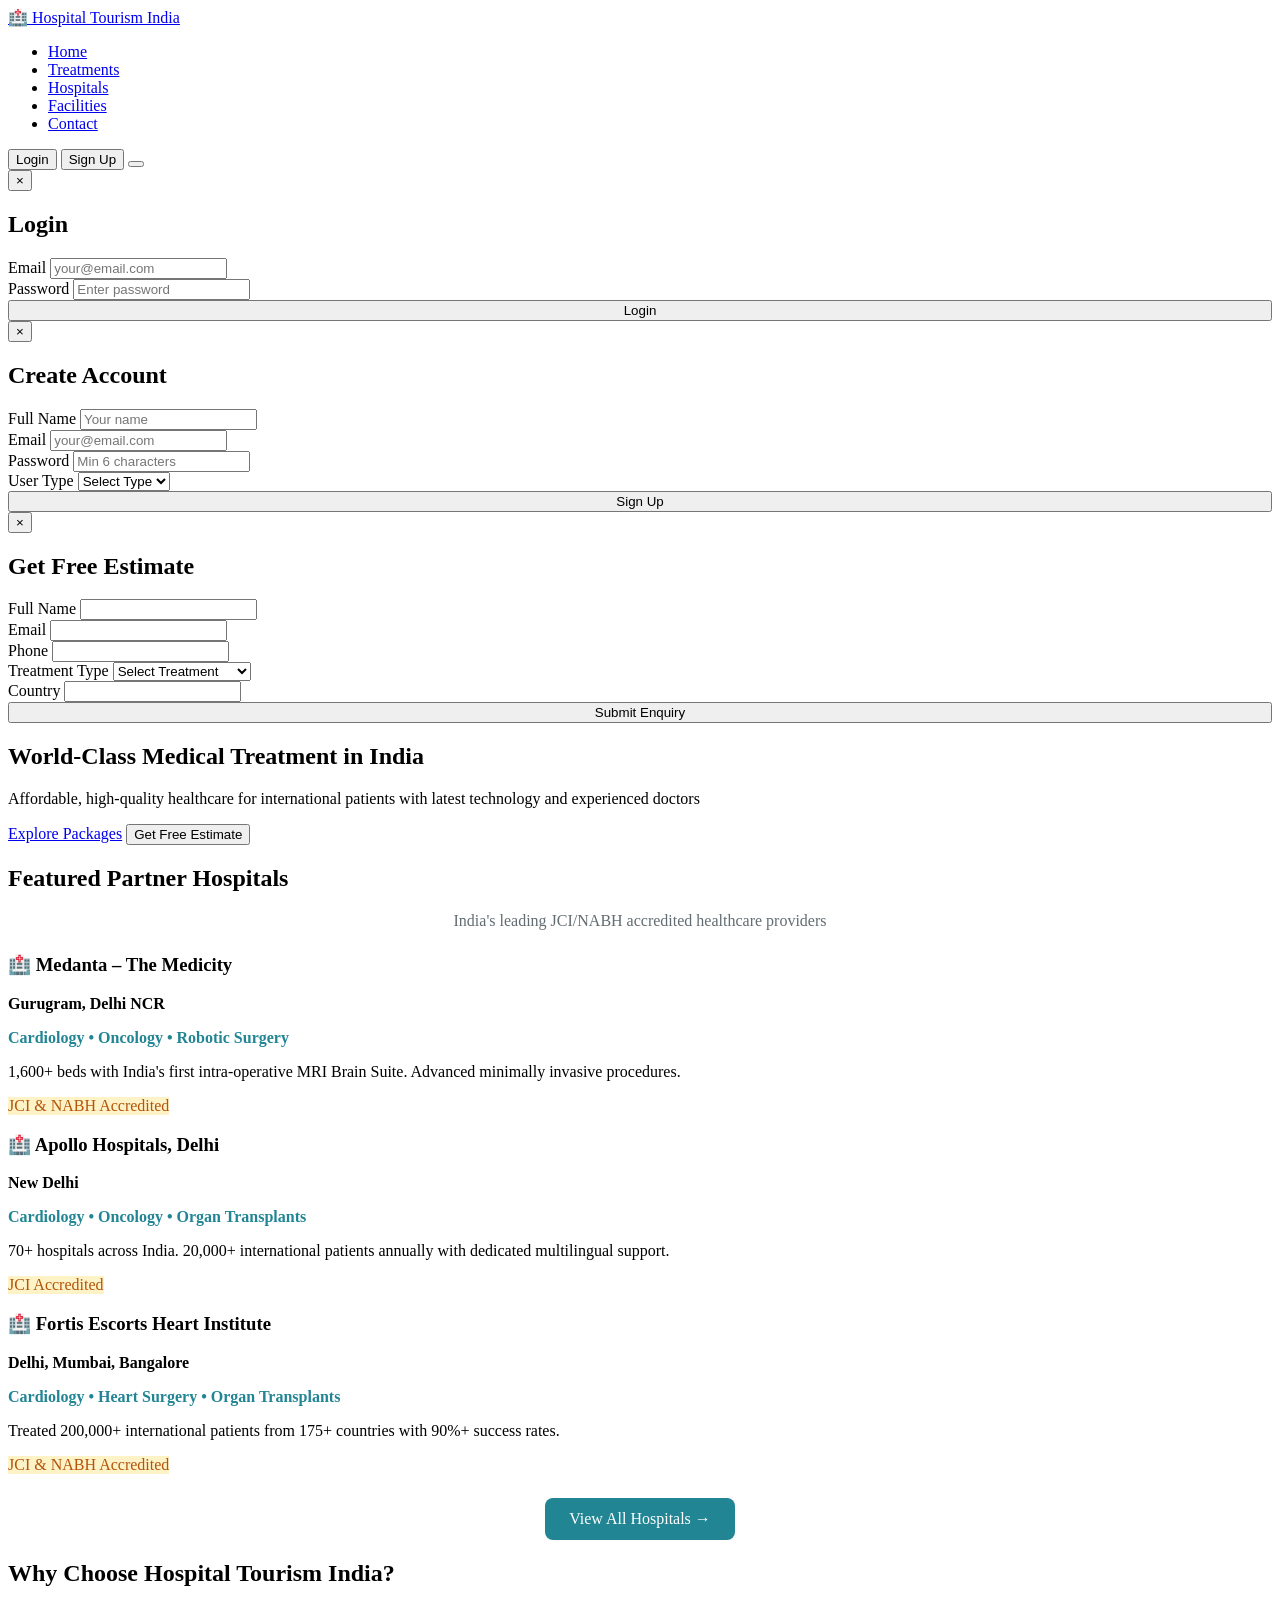
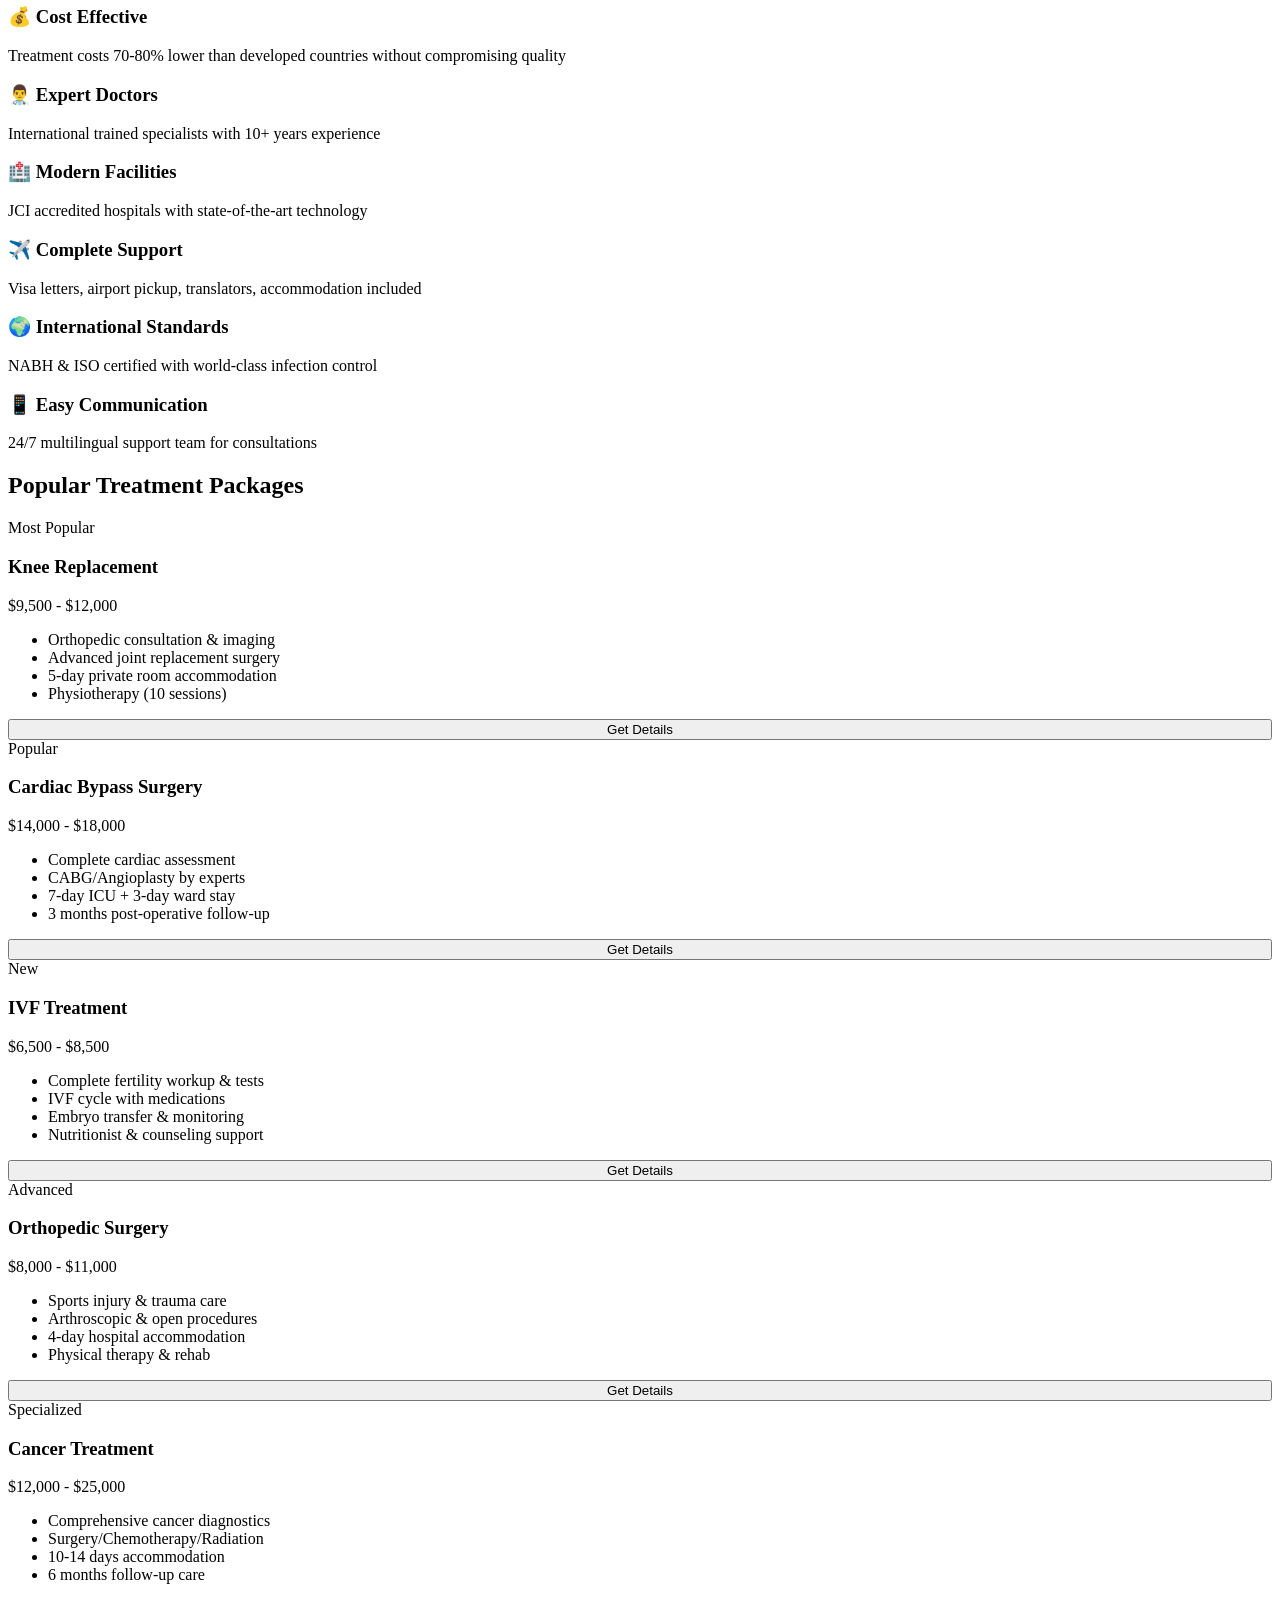
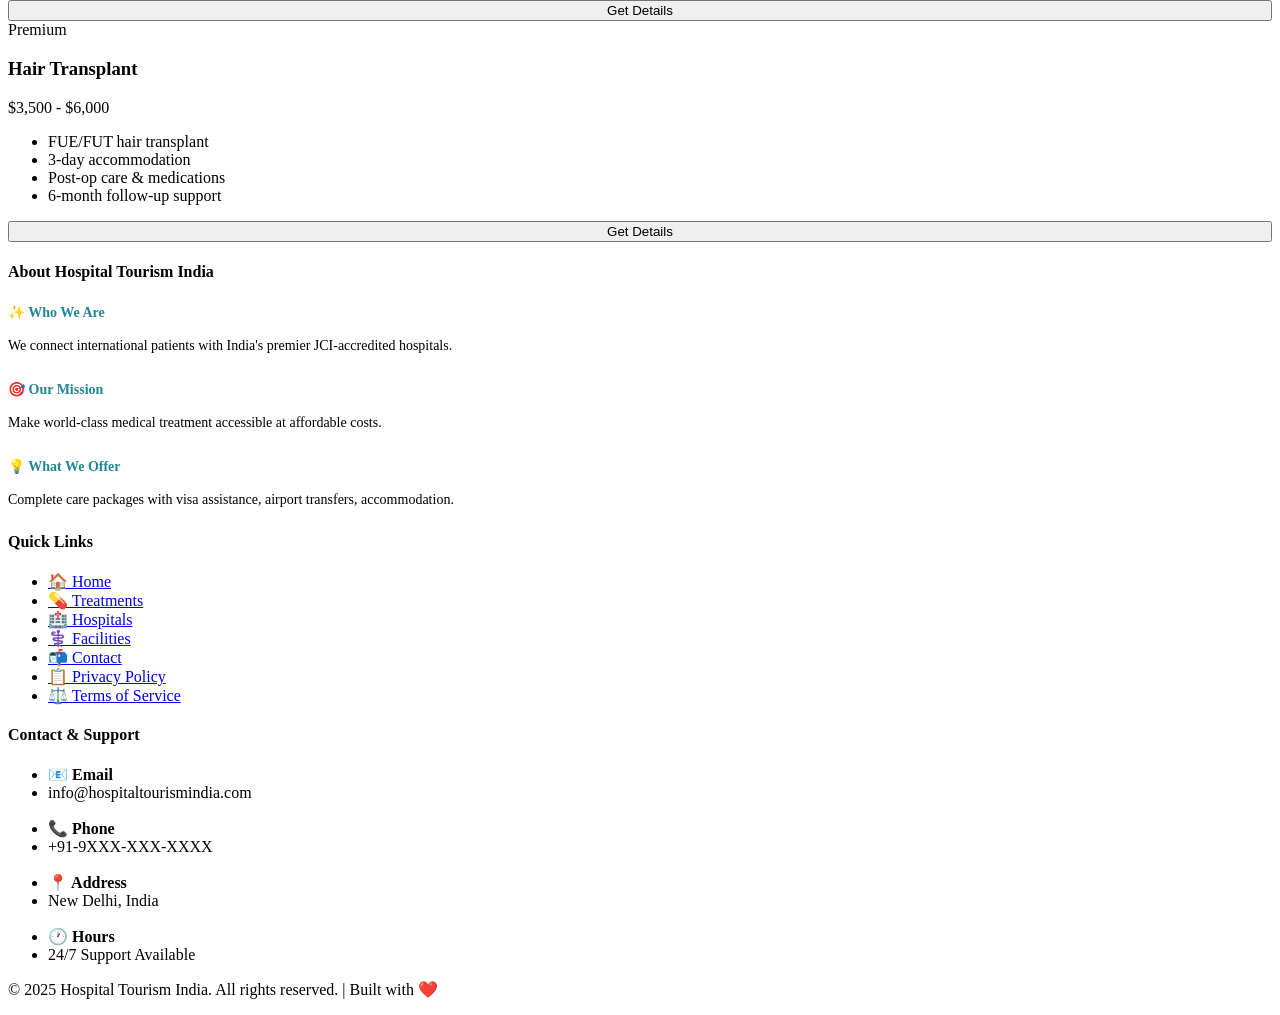
==== index.html @ e6dc12d4 "Add files via upload" ====
<!DOCTYPE html>
<html lang="en">
<head>
    <meta charset="UTF-8">
    <meta name="viewport" content="width=device-width, initial-scale=1.0">
    <meta name="description" content="Hospital Tourism India - Affordable medical treatment packages">
    <title>Hospital Tourism India | Home</title>
    <link rel="stylesheet" href="assets/style.css">
</head>
<body>
    <!-- Navigation -->
    <nav>
        <div class="nav-container">
            <a href="index.html" class="nav-logo">🏥 Hospital Tourism India</a>
            <ul class="nav-links" id="navLinks">
                <li><a href="index.html">Home</a></li>
                <li><a href="pages/treatments.html">Treatments</a></li>
                <li><a href="pages/hospitals.html">Hospitals</a></li>
                <li><a href="pages/facilities.html">Facilities</a></li>
                <li><a href="pages/contact.html">Contact</a></li>
            </ul>
            <div class="nav-buttons">
                <button class="btn-login" onclick="openModal('loginModal')">Login</button>
                <button class="btn-signup" onclick="openModal('signupModal')">Sign Up</button>
                <button class="hamburger" id="hamburger" onclick="toggleMenu()">
                    <span></span><span></span><span></span>
                </button>
            </div>
        </div>
    </nav>

    <!-- Login Modal -->
    <div id="loginModal" class="modal">
        <div class="modal-content">
            <button class="close-btn" onclick="closeModal('loginModal')">&times;</button>
            <h2>Login</h2>
            <form onsubmit="handleLogin(event)">
                <div class="form-group">
                    <label>Email</label>
                    <input type="email" required placeholder="your@email.com">
                </div>
                <div class="form-group">
                    <label>Password</label>
                    <input type="password" required placeholder="Enter password">
                </div>
                <button type="submit" class="btn-primary" style="width: 100%;">Login</button>
            </form>
        </div>
    </div>

    <!-- Signup Modal -->
    <div id="signupModal" class="modal">
        <div class="modal-content">
            <button class="close-btn" onclick="closeModal('signupModal')">&times;</button>
            <h2>Create Account</h2>
            <form onsubmit="handleSignup(event)">
                <div class="form-group">
                    <label>Full Name</label>
                    <input type="text" required placeholder="Your name">
                </div>
                <div class="form-group">
                    <label>Email</label>
                    <input type="email" required placeholder="your@email.com">
                </div>
                <div class="form-group">
                    <label>Password</label>
                    <input type="password" required placeholder="Min 6 characters">
                </div>
                <div class="form-group">
                    <label>User Type</label>
                    <select required>
                        <option value="">Select Type</option>
                        <option value="patient">Patient</option>
                        <option value="admin">Admin</option>
                    </select>
                </div>
                <button type="submit" class="btn-primary" style="width: 100%;">Sign Up</button>
            </form>
        </div>
    </div>

    <!-- Enquiry Modal -->
    <div id="enquiryModal" class="modal">
        <div class="modal-content">
            <button class="close-btn" onclick="closeModal('enquiryModal')">&times;</button>
            <h2>Get Free Estimate</h2>
            <form onsubmit="handleEnquiry(event)">
                <div class="form-group">
                    <label>Full Name</label>
                    <input type="text" required>
                </div>
                <div class="form-group">
                    <label>Email</label>
                    <input type="email" required>
                </div>
                <div class="form-group">
                    <label>Phone</label>
                    <input type="tel" required>
                </div>
                <div class="form-group">
                    <label>Treatment Type</label>
                    <select required>
                        <option value="">Select Treatment</option>
                        <option value="knee">Knee Replacement</option>
                        <option value="cardiac">Cardiac Bypass</option>
                        <option value="ivf">IVF Treatment</option>
                        <option value="ortho">Orthopedic Surgery</option>
                        <option value="cancer">Cancer Treatment</option>
                        <option value="hair">Hair Transplant</option>
                    </select>
                </div>
                <div class="form-group">
                    <label>Country</label>
                    <input type="text" required>
                </div>
                <button type="submit" class="btn-primary" style="width: 100%;">Submit Enquiry</button>
            </form>
        </div>
    </div>

    <!-- Hero Section -->
    <section class="hero">
        <div class="hero-content">
            <h1>World-Class Medical Treatment in India</h1>
            <p>Affordable, high-quality healthcare for international patients with latest technology and experienced doctors</p>
            <div class="cta-buttons">
                <a href="pages/treatments.html" class="btn-primary">Explore Packages</a>
                <button class="btn-secondary" onclick="openModal('enquiryModal')">Get Free Estimate</button>
            </div>
        </div>
    </section>

    <!-- Featured Hospitals -->
    <section class="container">
        <h2>Featured Partner Hospitals</h2>
        <p style="text-align: center; color: #626c71; margin-bottom: 24px; font-size: 16px;">
            India's leading JCI/NABH accredited healthcare providers
        </p>
        <div class="grid" style="grid-template-columns: repeat(auto-fit, minmax(350px, 1fr));">
            <div class="card">
                <h3>🏥 Medanta – The Medicity</h3>
                <p><strong>Gurugram, Delhi NCR</strong></p>
                <p style="color: #218594; font-weight: 600; margin: 12px 0;">Cardiology • Oncology • Robotic Surgery</p>
                <p>1,600+ beds with India's first intra-operative MRI Brain Suite. Advanced minimally invasive procedures.</p>
                <p class="badge" style="background: #fef3c7; color: #b45309; display: block; width: fit-content; margin-top: 16px;">JCI & NABH Accredited</p>
            </div>
            <div class="card">
                <h3>🏥 Apollo Hospitals, Delhi</h3>
                <p><strong>New Delhi</strong></p>
                <p style="color: #218594; font-weight: 600; margin: 12px 0;">Cardiology • Oncology • Organ Transplants</p>
                <p>70+ hospitals across India. 20,000+ international patients annually with dedicated multilingual support.</p>
                <p class="badge" style="background: #fef3c7; color: #b45309; display: block; width: fit-content; margin-top: 16px;">JCI Accredited</p>
            </div>
            <div class="card">
                <h3>🏥 Fortis Escorts Heart Institute</h3>
                <p><strong>Delhi, Mumbai, Bangalore</strong></p>
                <p style="color: #218594; font-weight: 600; margin: 12px 0;">Cardiology • Heart Surgery • Organ Transplants</p>
                <p>Treated 200,000+ international patients from 175+ countries with 90%+ success rates.</p>
                <p class="badge" style="background: #fef3c7; color: #b45309; display: block; width: fit-content; margin-top: 16px;">JCI & NABH Accredited</p>
            </div>
        </div>
        <div style="text-align: center; margin-top: 24px;">
            <a href="pages/hospitals.html" style="background: #218594; color: white; border: none; padding: 12px 24px; text-decoration: none; display: inline-block; border-radius: 8px;">View All Hospitals →</a>
        </div>
    </section>

    <!-- Why Choose -->
    <section class="container">
        <h2>Why Choose Hospital Tourism India?</h2>
        <div class="grid">
            <div class="card">
                <h3>💰 Cost Effective</h3>
                <p>Treatment costs 70-80% lower than developed countries without compromising quality</p>
            </div>
            <div class="card">
                <h3>👨‍⚕️ Expert Doctors</h3>
                <p>International trained specialists with 10+ years experience</p>
            </div>
            <div class="card">
                <h3>🏥 Modern Facilities</h3>
                <p>JCI accredited hospitals with state-of-the-art technology</p>
            </div>
            <div class="card">
                <h3>✈️ Complete Support</h3>
                <p>Visa letters, airport pickup, translators, accommodation included</p>
            </div>
            <div class="card">
                <h3>🌍 International Standards</h3>
                <p>NABH & ISO certified with world-class infection control</p>
            </div>
            <div class="card">
                <h3>📱 Easy Communication</h3>
                <p>24/7 multilingual support team for consultations</p>
            </div>
        </div>
    </section>

    <!-- Popular Treatments -->
    <section class="container">
        <h2>Popular Treatment Packages</h2>
        <div class="grid">
            <div class="card">
                <span class="badge">Most Popular</span>
                <h3>Knee Replacement</h3>
                <p class="card-price">$9,500 - $12,000</p>
                <ul class="features-list">
                    <li>Orthopedic consultation & imaging</li>
                    <li>Advanced joint replacement surgery</li>
                    <li>5-day private room accommodation</li>
                    <li>Physiotherapy (10 sessions)</li>
                </ul>
                <button class="btn-primary" onclick="openModal('enquiryModal')" style="width: 100%;">Get Details</button>
            </div>
            <div class="card">
                <span class="badge">Popular</span>
                <h3>Cardiac Bypass Surgery</h3>
                <p class="card-price">$14,000 - $18,000</p>
                <ul class="features-list">
                    <li>Complete cardiac assessment</li>
                    <li>CABG/Angioplasty by experts</li>
                    <li>7-day ICU + 3-day ward stay</li>
                    <li>3 months post-operative follow-up</li>
                </ul>
                <button class="btn-primary" onclick="openModal('enquiryModal')" style="width: 100%;">Get Details</button>
            </div>
            <div class="card">
                <span class="badge">New</span>
                <h3>IVF Treatment</h3>
                <p class="card-price">$6,500 - $8,500</p>
                <ul class="features-list">
                    <li>Complete fertility workup & tests</li>
                    <li>IVF cycle with medications</li>
                    <li>Embryo transfer & monitoring</li>
                    <li>Nutritionist & counseling support</li>
                </ul>
                <button class="btn-primary" onclick="openModal('enquiryModal')" style="width: 100%;">Get Details</button>
            </div>
            <div class="card">
                <span class="badge">Advanced</span>
                <h3>Orthopedic Surgery</h3>
                <p class="card-price">$8,000 - $11,000</p>
                <ul class="features-list">
                    <li>Sports injury & trauma care</li>
                    <li>Arthroscopic & open procedures</li>
                    <li>4-day hospital accommodation</li>
                    <li>Physical therapy & rehab</li>
                </ul>
                <button class="btn-primary" onclick="openModal('enquiryModal')" style="width: 100%;">Get Details</button>
            </div>
            <div class="card">
                <span class="badge">Specialized</span>
                <h3>Cancer Treatment</h3>
                <p class="card-price">$12,000 - $25,000</p>
                <ul class="features-list">
                    <li>Comprehensive cancer diagnostics</li>
                    <li>Surgery/Chemotherapy/Radiation</li>
                    <li>10-14 days accommodation</li>
                    <li>6 months follow-up care</li>
                </ul>
                <button class="btn-primary" onclick="openModal('enquiryModal')" style="width: 100%;">Get Details</button>
            </div>
            <div class="card">
                <span class="badge">Premium</span>
                <h3>Hair Transplant</h3>
                <p class="card-price">$3,500 - $6,000</p>
                <ul class="features-list">
                    <li>FUE/FUT hair transplant</li>
                    <li>3-day accommodation</li>
                    <li>Post-op care & medications</li>
                    <li>6-month follow-up support</li>
                </ul>
                <button class="btn-primary" onclick="openModal('enquiryModal')" style="width: 100%;">Get Details</button>
            </div>
        </div>
    </section>

    <!-- Footer -->
    <footer>
        <div class="footer-content">
            <div class="footer-section">
                <h4>About Hospital Tourism India</h4>
                <div style="margin-bottom: 16px;">
                    <h5 style="color: #218594; font-size: 14px; margin-bottom: 8px;">✨ Who We Are</h5>
                    <p style="font-size: 14px; line-height: 1.6;">We connect international patients with India's premier JCI-accredited hospitals.</p>
                </div>
                <div style="margin-bottom: 16px;">
                    <h5 style="color: #218594; font-size: 14px; margin-bottom: 8px;">🎯 Our Mission</h5>
                    <p style="font-size: 14px; line-height: 1.6;">Make world-class medical treatment accessible at affordable costs.</p>
                </div>
                <div>
                    <h5 style="color: #218594; font-size: 14px; margin-bottom: 8px;">💡 What We Offer</h5>
                    <p style="font-size: 14px; line-height: 1.6;">Complete care packages with visa assistance, airport transfers, accommodation.</p>
                </div>
            </div>
            <div class="footer-section">
                <h4>Quick Links</h4>
                <ul>
                    <li><a href="index.html">🏠 Home</a></li>
                    <li><a href="pages/treatments.html">💊 Treatments</a></li>
                    <li><a href="pages/hospitals.html">🏥 Hospitals</a></li>
                    <li><a href="pages/facilities.html">⚕️ Facilities</a></li>
                    <li><a href="pages/contact.html">📬 Contact</a></li>
                    <li><a href="#">📋 Privacy Policy</a></li>
                    <li><a href="#">⚖️ Terms of Service</a></li>
                </ul>
            </div>
            <div class="footer-section">
                <h4>Contact & Support</h4>
                <ul>
                    <li><strong>📧 Email</strong></li>
                    <li>info@hospitaltourismindia.com</li>
                    <li style="border-top: 1px solid rgba(255,255,255,0.2); padding-top: 8px; margin-top: 8px;"><strong>📞 Phone</strong></li>
                    <li>+91-9XXX-XXX-XXXX</li>
                    <li style="border-top: 1px solid rgba(255,255,255,0.2); padding-top: 8px; margin-top: 8px;"><strong>📍 Address</strong></li>
                    <li>New Delhi, India</li>
                    <li style="border-top: 1px solid rgba(255,255,255,0.2); padding-top: 8px; margin-top: 8px;"><strong>🕐 Hours</strong></li>
                    <li>24/7 Support Available</li>
                </ul>
            </div>
        </div>
        <div class="footer-bottom">
            <p>&copy; 2025 Hospital Tourism India. All rights reserved. | Built with ❤️</p>
        </div>
    </footer>

    <script src="assets/script.js"></script>
</body>
</html>
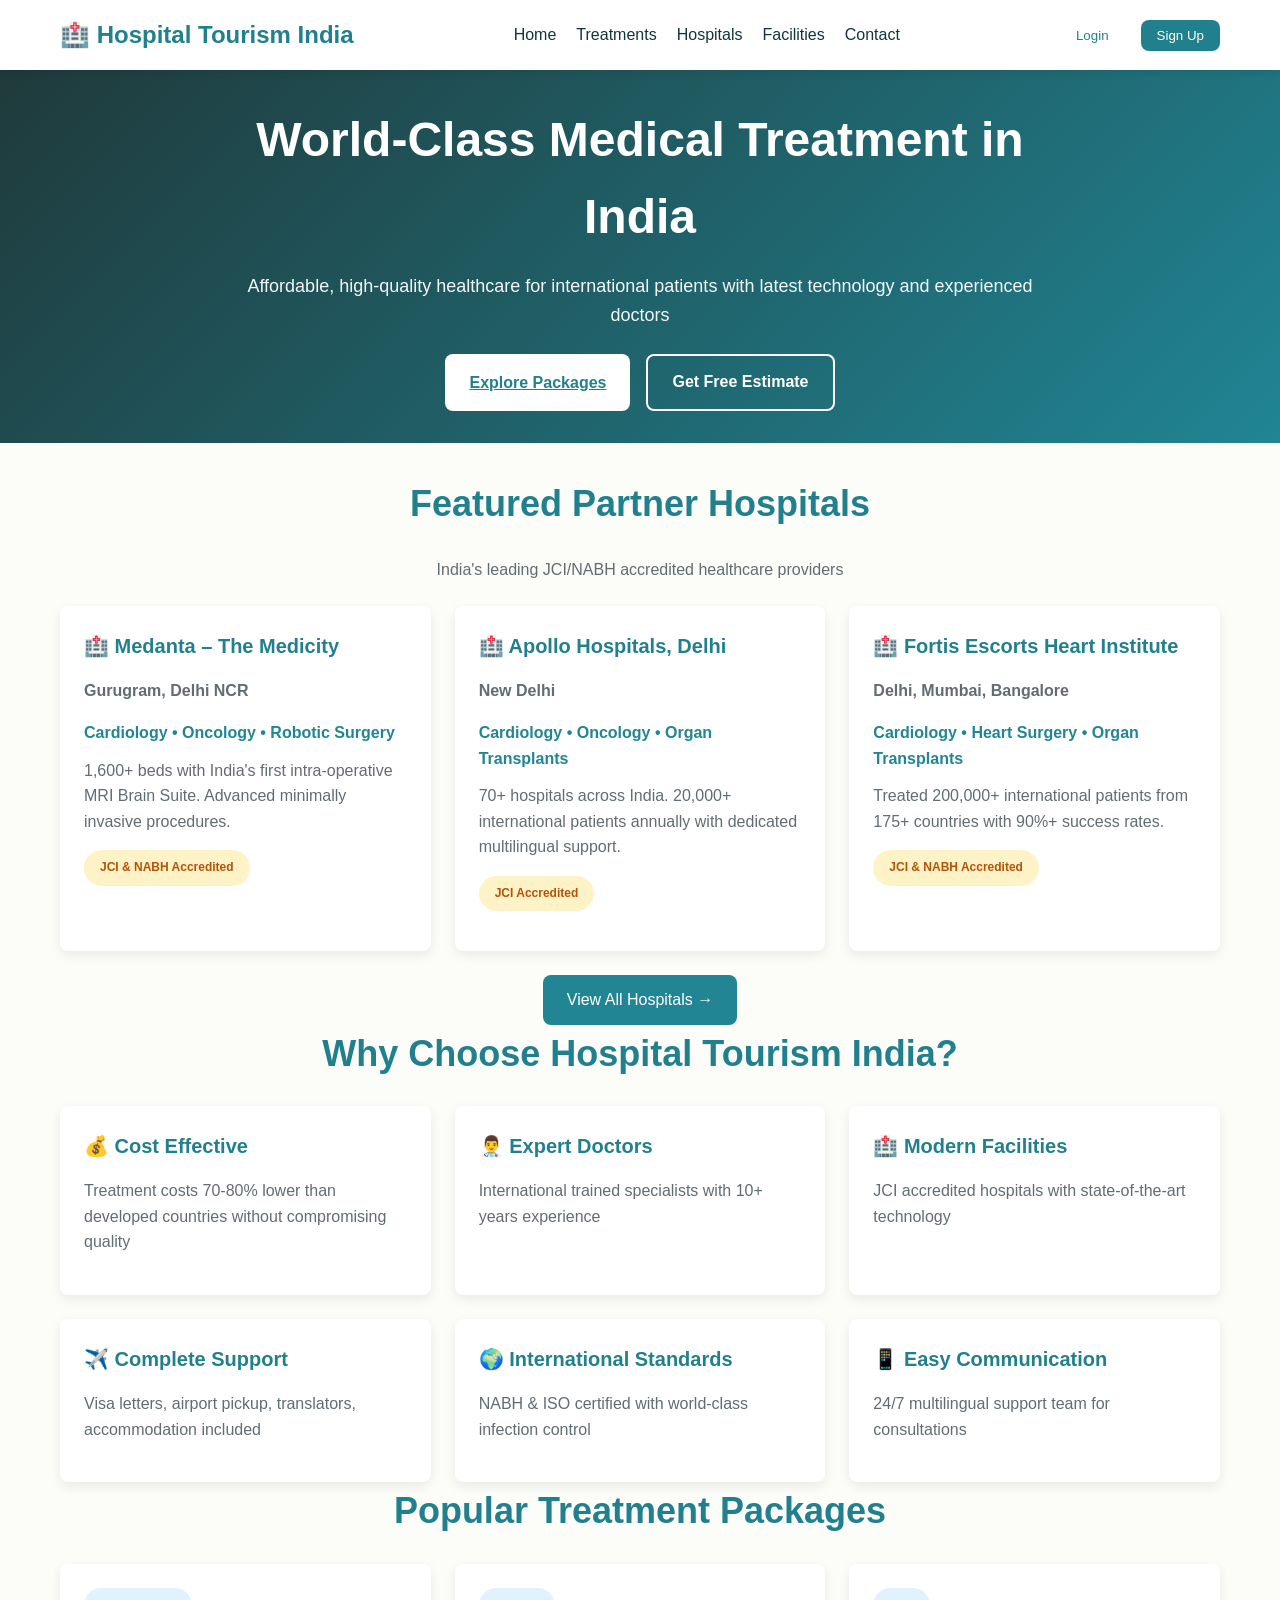
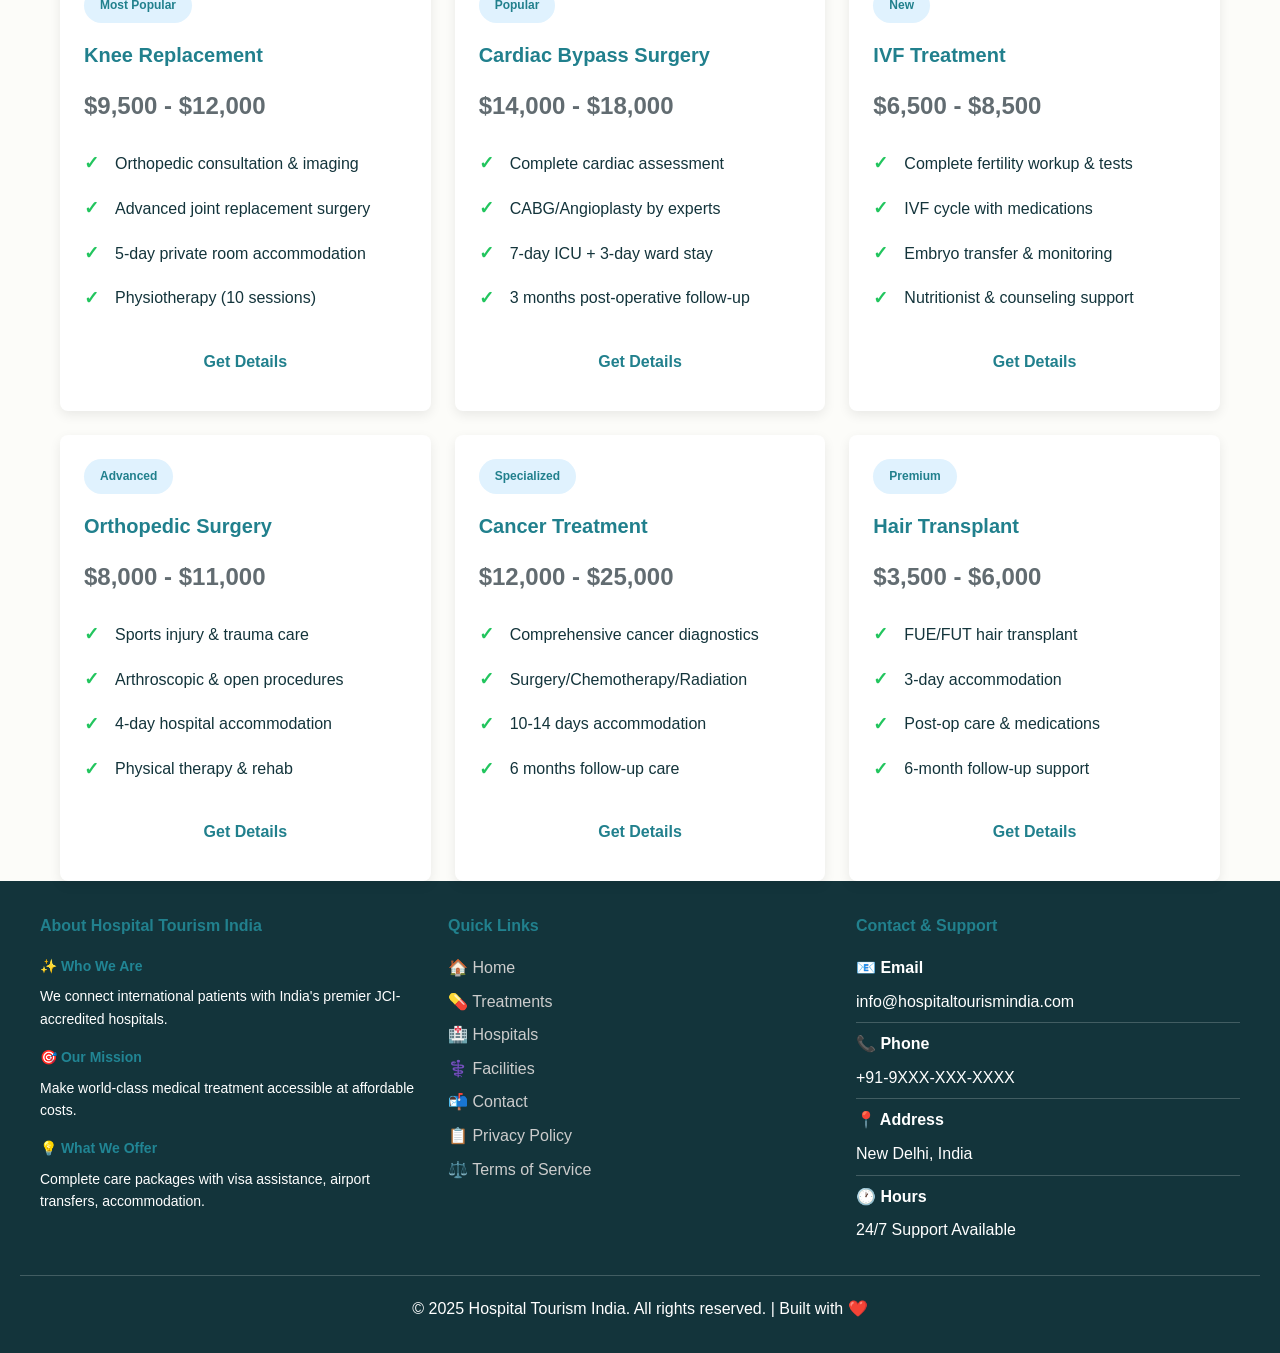
==== commit 60f3611a: "Update stylesheet and script paths in index.html" ====
--- a/index.html
+++ b/index.html
@@ -5,7 +5,7 @@
     <meta name="viewport" content="width=device-width, initial-scale=1.0">
     <meta name="description" content="Hospital Tourism India - Affordable medical treatment packages">
     <title>Hospital Tourism India | Home</title>
-    <link rel="stylesheet" href="assets/style.css">
+    <link rel="stylesheet" href="style.css">
 </head>
 <body>
     <!-- Navigation -->
@@ -323,6 +323,6 @@
         </div>
     </footer>
 
-    <script src="assets/script.js"></script>
+    <script src="script.js"></script>
 </body>
-</html>+</html>
--- a/style.css
+++ b/style.css
@@ -0,0 +1,399 @@
+:root {
+    --color-white: rgba(255, 255, 255, 1);
+    --color-cream-50: rgba(252, 252, 249, 1);
+    --color-slate-500: rgba(98, 108, 113, 1);
+    --color-slate-900: rgba(19, 52, 59, 1);
+    --color-teal-500: rgba(33, 128, 141, 1);
+    --color-teal-600: rgba(29, 116, 128, 1);
+    --color-red-500: rgba(192, 21, 47, 1);
+    --color-green-500: rgba(34, 197, 94, 1);
+    --font-family-base: -apple-system, BlinkMacSystemFont, 'Segoe UI', sans-serif;
+    --space-8: 8px;
+    --space-16: 16px;
+    --space-20: 20px;
+    --space-24: 24px;
+    --space-32: 32px;
+    --radius-base: 8px;
+}
+
+* {
+    margin: 0;
+    padding: 0;
+    box-sizing: border-box;
+}
+
+body {
+    font-family: var(--font-family-base);
+    line-height: 1.6;
+    color: var(--color-slate-900);
+    background-color: var(--color-cream-50);
+}
+
+nav {
+    background: var(--color-white);
+    box-shadow: 0 2px 8px rgba(0, 0, 0, 0.1);
+    position: sticky;
+    top: 0;
+    z-index: 100;
+}
+
+.nav-container {
+    display: flex;
+    justify-content: space-between;
+    align-items: center;
+    padding: var(--space-16) var(--space-20);
+    max-width: 1200px;
+    margin: 0 auto;
+}
+
+.nav-logo {
+    font-size: 24px;
+    font-weight: 600;
+    color: var(--color-teal-500);
+    text-decoration: none;
+}
+
+.nav-links {
+    display: flex;
+    gap: var(--space-20);
+    list-style: none;
+}
+
+.nav-links a {
+    color: var(--color-slate-900);
+    text-decoration: none;
+    transition: color 0.3s;
+    cursor: pointer;
+}
+
+.nav-links a:hover {
+    color: var(--color-teal-500);
+}
+
+.nav-buttons {
+    display: flex;
+    gap: var(--space-16);
+}
+
+.nav-buttons button {
+    padding: var(--space-8) var(--space-16);
+    border: none;
+    border-radius: var(--radius-base);
+    cursor: pointer;
+    transition: all 0.3s;
+    font-weight: 500;
+}
+
+.btn-login {
+    background: transparent;
+    color: var(--color-teal-500);
+    border: 2px solid var(--color-teal-500);
+}
+
+.btn-login:hover {
+    background: var(--color-teal-500);
+    color: var(--color-white);
+}
+
+.btn-signup {
+    background: var(--color-teal-500);
+    color: var(--color-white);
+}
+
+.btn-signup:hover {
+    background: var(--color-teal-600);
+}
+
+.hamburger {
+    display: none;
+    flex-direction: column;
+    cursor: pointer;
+}
+
+.hamburger span {
+    width: 25px;
+    height: 3px;
+    background: var(--color-teal-500);
+    margin: 5px 0;
+}
+
+.hero {
+    background: linear-gradient(135deg, #1f3a3b 0%, #208594 100%);
+    color: var(--color-white);
+    padding: var(--space-32) var(--space-20);
+    text-align: center;
+    margin-bottom: var(--space-32);
+}
+
+.hero-content {
+    max-width: 800px;
+    margin: 0 auto;
+}
+
+.hero h1 {
+    font-size: 48px;
+    margin-bottom: var(--space-16);
+    font-weight: 700;
+}
+
+.hero p {
+    font-size: 18px;
+    margin-bottom: var(--space-24);
+    opacity: 0.95;
+}
+
+.cta-buttons {
+    display: flex;
+    gap: var(--space-16);
+    justify-content: center;
+    flex-wrap: wrap;
+}
+
+.btn-primary {
+    padding: var(--space-16) var(--space-24);
+    background: var(--color-white);
+    color: var(--color-teal-500);
+    border: none;
+    border-radius: var(--radius-base);
+    font-size: 16px;
+    font-weight: 600;
+    cursor: pointer;
+    transition: all 0.3s;
+}
+
+.btn-primary:hover {
+    transform: translateY(-3px);
+    box-shadow: 0 8px 16px rgba(0, 0, 0, 0.2);
+}
+
+.btn-secondary {
+    padding: var(--space-16) var(--space-24);
+    background: transparent;
+    color: var(--color-white);
+    border: 2px solid var(--color-white);
+    border-radius: var(--radius-base);
+    font-size: 16px;
+    font-weight: 600;
+    cursor: pointer;
+    transition: all 0.3s;
+}
+
+.btn-secondary:hover {
+    background: var(--color-white);
+    color: var(--color-teal-500);
+}
+
+.container {
+    max-width: 1200px;
+    margin: 0 auto;
+    padding: 0 var(--space-20);
+}
+
+section {
+    padding: var(--space-32) var(--space-20);
+}
+
+section h2 {
+    font-size: 36px;
+    margin-bottom: var(--space-24);
+    text-align: center;
+    color: var(--color-teal-500);
+}
+
+.grid {
+    display: grid;
+    grid-template-columns: repeat(auto-fit, minmax(300px, 1fr));
+    gap: var(--space-24);
+    margin-top: var(--space-24);
+}
+
+.card {
+    background: var(--color-white);
+    border-radius: var(--radius-base);
+    padding: var(--space-24);
+    box-shadow: 0 4px 12px rgba(0, 0, 0, 0.08);
+    transition: all 0.3s;
+}
+
+.card:hover {
+    transform: translateY(-5px);
+    box-shadow: 0 12px 24px rgba(0, 0, 0, 0.15);
+}
+
+.card h3 {
+    color: var(--color-teal-500);
+    margin-bottom: var(--space-16);
+    font-size: 20px;
+}
+
+.card p {
+    color: var(--color-slate-500);
+    margin-bottom: var(--space-16);
+}
+
+.card-price {
+    font-size: 24px;
+    font-weight: 700;
+    color: var(--color-teal-500);
+    margin-bottom: var(--space-16);
+}
+
+.badge {
+    display: inline-block;
+    background: #e0f2fe;
+    color: var(--color-teal-500);
+    padding: var(--space-8) var(--space-16);
+    border-radius: 20px;
+    font-size: 12px;
+    font-weight: 600;
+    margin-bottom: var(--space-16);
+}
+
+.features-list {
+    list-style: none;
+    margin-bottom: var(--space-16);
+}
+
+.features-list li {
+    padding: var(--space-8) 0;
+    display: flex;
+    align-items: center;
+}
+
+.features-list li:before {
+    content: "✓";
+    color: var(--color-green-500);
+    font-weight: 700;
+    margin-right: var(--space-16);
+    font-size: 18px;
+}
+
+.form-group {
+    margin-bottom: var(--space-16);
+}
+
+label {
+    display: block;
+    margin-bottom: var(--space-8);
+    font-weight: 500;
+}
+
+input, textarea, select {
+    width: 100%;
+    padding: var(--space-12);
+    border: 1px solid #ddd;
+    border-radius: var(--radius-base);
+    font-family: var(--font-family-base);
+    font-size: 14px;
+}
+
+input:focus, textarea:focus, select:focus {
+    outline: none;
+    border-color: var(--color-teal-500);
+    box-shadow: 0 0 0 3px rgba(33, 128, 141, 0.1);
+}
+
+.modal {
+    display: none;
+    position: fixed;
+    z-index: 200;
+    left: 0;
+    top: 0;
+    width: 100%;
+    height: 100%;
+    background-color: rgba(0, 0, 0, 0.5);
+}
+
+.modal.active {
+    display: flex;
+    align-items: center;
+    justify-content: center;
+}
+
+.modal-content {
+    background-color: var(--color-white);
+    padding: var(--space-32);
+    border-radius: var(--radius-base);
+    width: 90%;
+    max-width: 500px;
+    max-height: 90vh;
+    overflow-y: auto;
+}
+
+.close-btn {
+    float: right;
+    font-size: 28px;
+    font-weight: bold;
+    cursor: pointer;
+    background: none;
+    border: none;
+}
+
+footer {
+    background: var(--color-slate-900);
+    color: var(--color-white);
+    padding: var(--space-32) var(--space-20);
+}
+
+.footer-content {
+    max-width: 1200px;
+    margin: 0 auto;
+    display: grid;
+    grid-template-columns: repeat(auto-fit, minmax(250px, 1fr));
+    gap: var(--space-24);
+    text-align: left;
+    margin-bottom: var(--space-24);
+}
+
+.footer-section h4 {
+    margin-bottom: var(--space-16);
+    color: var(--color-teal-500);
+}
+
+.footer-section ul {
+    list-style: none;
+}
+
+.footer-section ul li {
+    margin-bottom: var(--space-8);
+}
+
+.footer-section a {
+    color: #ccc;
+    text-decoration: none;
+}
+
+.footer-section a:hover {
+    color: var(--color-white);
+}
+
+.footer-bottom {
+    border-top: 1px solid rgba(255, 255, 255, 0.2);
+    padding-top: var(--space-20);
+    text-align: center;
+}
+
+@media (max-width: 768px) {
+    .hero h1 {
+        font-size: 32px;
+    }
+    .nav-links {
+        display: none;
+    }
+    .hamburger {
+        display: flex;
+    }
+    .nav-links.active {
+        display: flex;
+        flex-direction: column;
+        position: absolute;
+        top: 70px;
+        right: 0;
+        background: var(--color-white);
+        width: 100%;
+        padding: var(--space-20);
+    }
+    .btn-primary, .btn-secondary {
+        width: 100%;
+    }
+}
